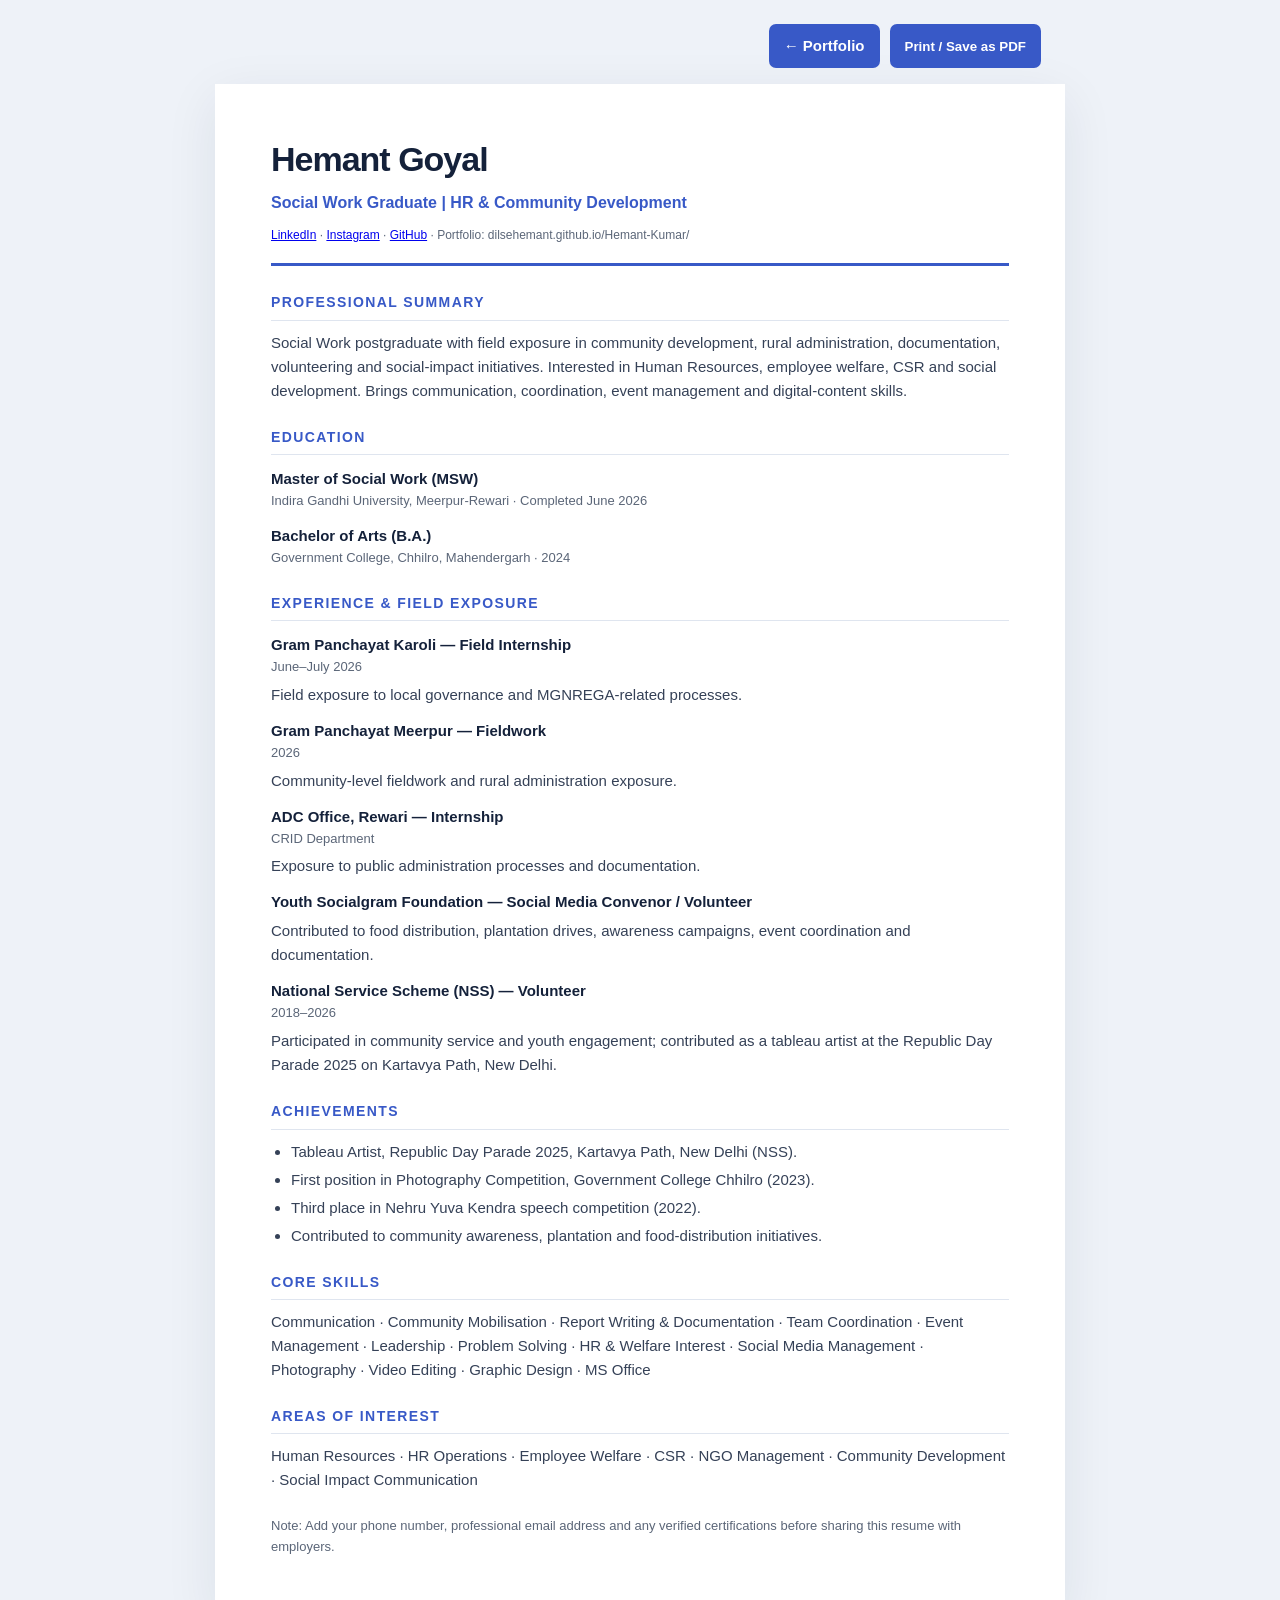
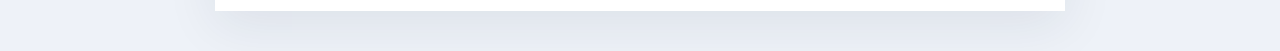
==== resume.html @ b3ff66a2 "Add printable professional resume page" ====
<!DOCTYPE html>
<html lang="en">
<head>
<meta charset="UTF-8">
<meta name="viewport" content="width=device-width, initial-scale=1">
<meta name="theme-color" content="#0b1220">
<title>Resume | Hemant Goyal</title>
<style>
:root{--ink:#14213a;--blue:#3859c7;--muted:#5b6678;--line:#dfe5ef}*{box-sizing:border-box}body{margin:0;background:#eef2f8;color:var(--ink);font:15px/1.6 Arial,sans-serif}.actions{max-width:850px;margin:24px auto 0;display:flex;justify-content:flex-end;gap:10px;padding:0 24px}.actions a,.actions button{background:var(--blue);border:0;color:white;border-radius:7px;padding:10px 15px;text-decoration:none;font-weight:700;cursor:pointer}.sheet{max-width:850px;margin:16px auto 40px;background:white;padding:48px 56px;box-shadow:0 14px 50px #15244215}.top{border-bottom:3px solid var(--blue);padding-bottom:18px;margin-bottom:25px}.top h1{font-size:34px;margin:0 0 4px;letter-spacing:-1px}.role{color:var(--blue);font-weight:700;font-size:16px}.links{color:var(--muted);font-size:12px;margin-top:10px;overflow-wrap:anywhere}h2{font-size:14px;text-transform:uppercase;letter-spacing:1.4px;color:var(--blue);border-bottom:1px solid var(--line);padding-bottom:6px;margin:23px 0 10px}p{margin:5px 0;color:#354157}ul{margin:7px 0;padding-left:20px;color:#354157}li{margin:4px 0}.entry{margin:12px 0}.entry strong{display:block}.small{font-size:13px;color:var(--muted)}@media(max-width:600px){.sheet{margin:12px;padding:28px 22px}.actions{padding:0 12px}.top h1{font-size:28px}}@media print{body{background:white}.actions{display:none}.sheet{box-shadow:none;margin:0 auto;padding:20px 28px;max-width:none}.top{padding-bottom:10px}h2{margin-top:15px}a{color:inherit;text-decoration:none}@page{size:A4;margin:12mm}}
</style>
</head>
<body>
<div class="actions"><a href="index.html">← Portfolio</a><button onclick="window.print()">Print / Save as PDF</button></div>
<main class="sheet">
<header class="top"><h1>Hemant Goyal</h1><div class="role">Social Work Graduate | HR &amp; Community Development</div><div class="links"><a href="https://www.linkedin.com/in/hemant-kumar-5b08a33a6/">LinkedIn</a> · <a href="https://www.instagram.com/dilsehemant/">Instagram</a> · <a href="https://github.com/dilsehemant">GitHub</a> · Portfolio: dilsehemant.github.io/Hemant-Kumar/</div></header>
<section><h2>Professional Summary</h2><p>Social Work postgraduate with field exposure in community development, rural administration, documentation, volunteering and social-impact initiatives. Interested in Human Resources, employee welfare, CSR and social development. Brings communication, coordination, event management and digital-content skills.</p></section>
<section><h2>Education</h2><div class="entry"><strong>Master of Social Work (MSW)</strong><div class="small">Indira Gandhi University, Meerpur-Rewari · Completed June 2026</div></div><div class="entry"><strong>Bachelor of Arts (B.A.)</strong><div class="small">Government College, Chhilro, Mahendergarh · 2024</div></div></section>
<section><h2>Experience &amp; Field Exposure</h2>
<div class="entry"><strong>Gram Panchayat Karoli — Field Internship</strong><div class="small">June–July 2026</div><p>Field exposure to local governance and MGNREGA-related processes.</p></div>
<div class="entry"><strong>Gram Panchayat Meerpur — Fieldwork</strong><div class="small">2026</div><p>Community-level fieldwork and rural administration exposure.</p></div>
<div class="entry"><strong>ADC Office, Rewari — Internship</strong><div class="small">CRID Department</div><p>Exposure to public administration processes and documentation.</p></div>
<div class="entry"><strong>Youth Socialgram Foundation — Social Media Convenor / Volunteer</strong><p>Contributed to food distribution, plantation drives, awareness campaigns, event coordination and documentation.</p></div>
<div class="entry"><strong>National Service Scheme (NSS) — Volunteer</strong><div class="small">2018–2026</div><p>Participated in community service and youth engagement; contributed as a tableau artist at the Republic Day Parade 2025 on Kartavya Path, New Delhi.</p></div>
</section>
<section><h2>Achievements</h2><ul><li>Tableau Artist, Republic Day Parade 2025, Kartavya Path, New Delhi (NSS).</li><li>First position in Photography Competition, Government College Chhilro (2023).</li><li>Third place in Nehru Yuva Kendra speech competition (2022).</li><li>Contributed to community awareness, plantation and food-distribution initiatives.</li></ul></section>
<section><h2>Core Skills</h2><p>Communication · Community Mobilisation · Report Writing &amp; Documentation · Team Coordination · Event Management · Leadership · Problem Solving · HR &amp; Welfare Interest · Social Media Management · Photography · Video Editing · Graphic Design · MS Office</p></section>
<section><h2>Areas of Interest</h2><p>Human Resources · HR Operations · Employee Welfare · CSR · NGO Management · Community Development · Social Impact Communication</p></section>
<p class="small" style="margin-top:24px">Note: Add your phone number, professional email address and any verified certifications before sharing this resume with employers.</p>
</main>
</body>
</html>
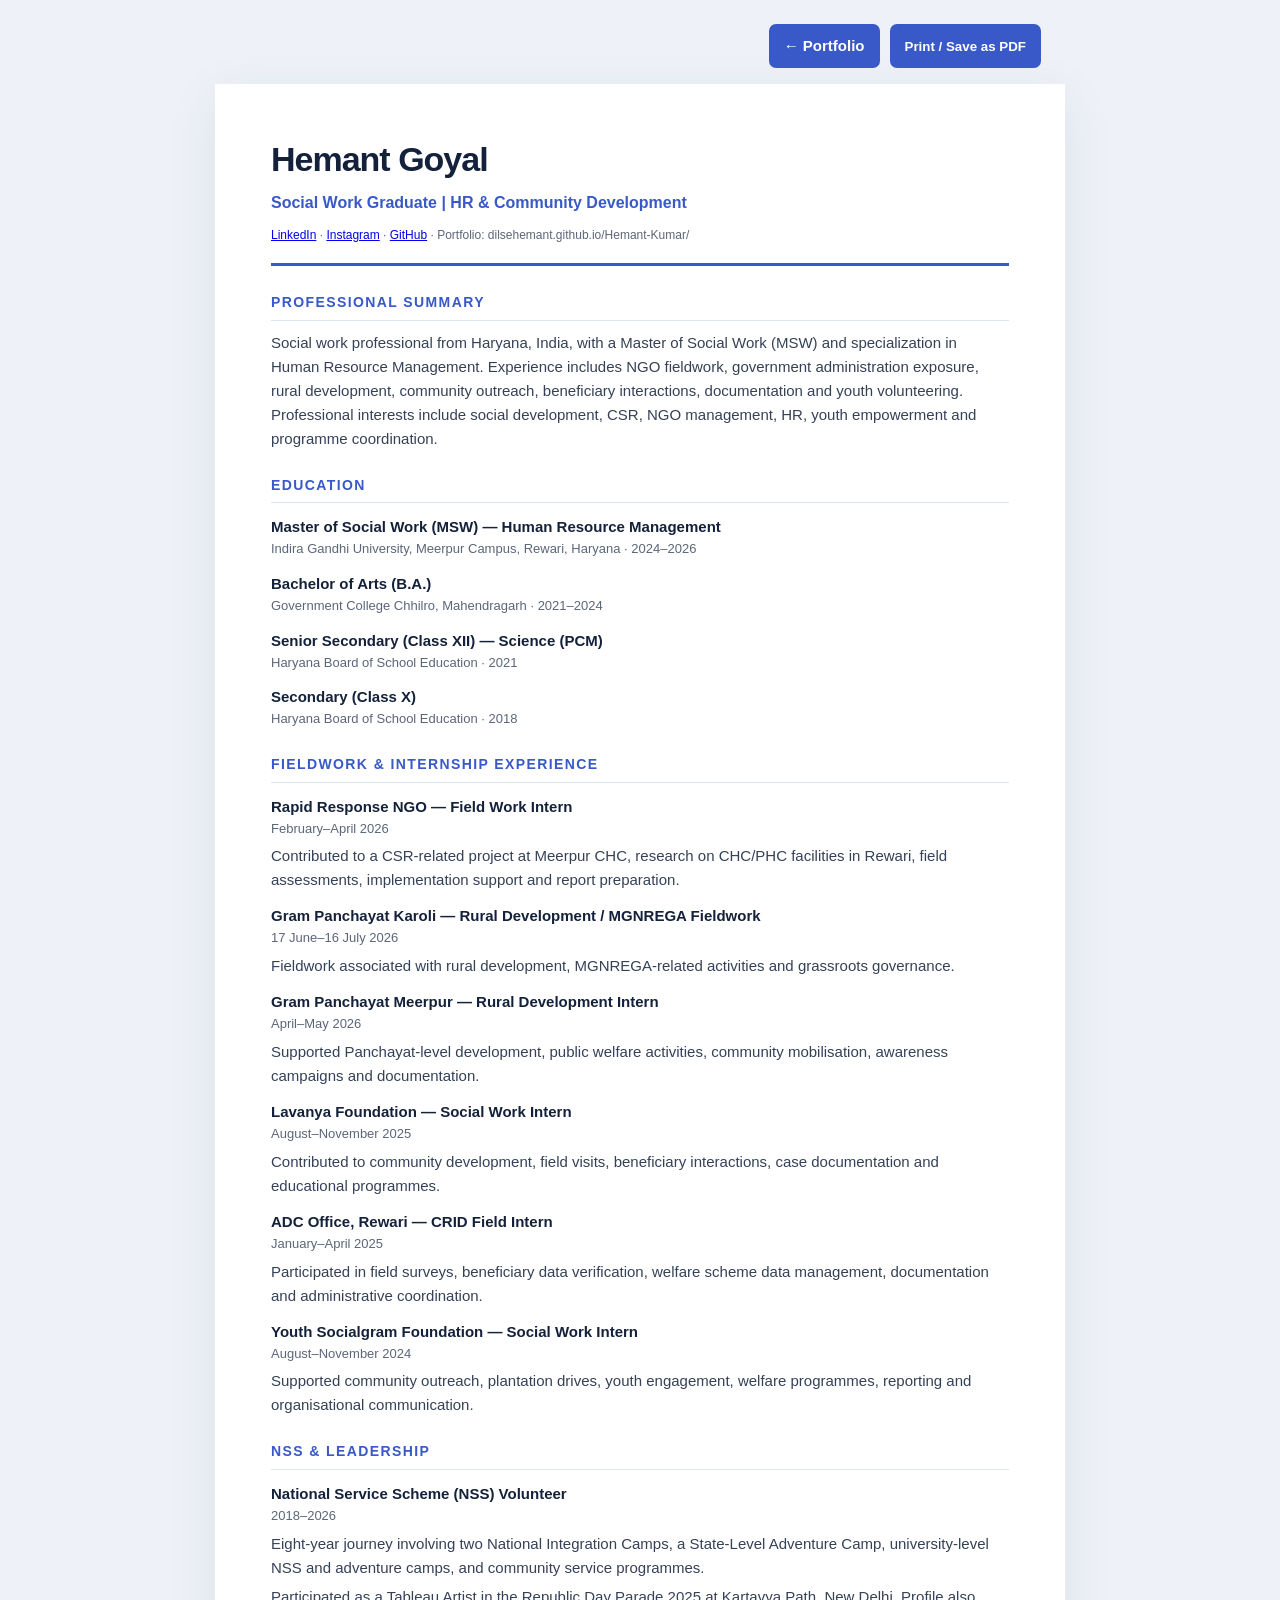
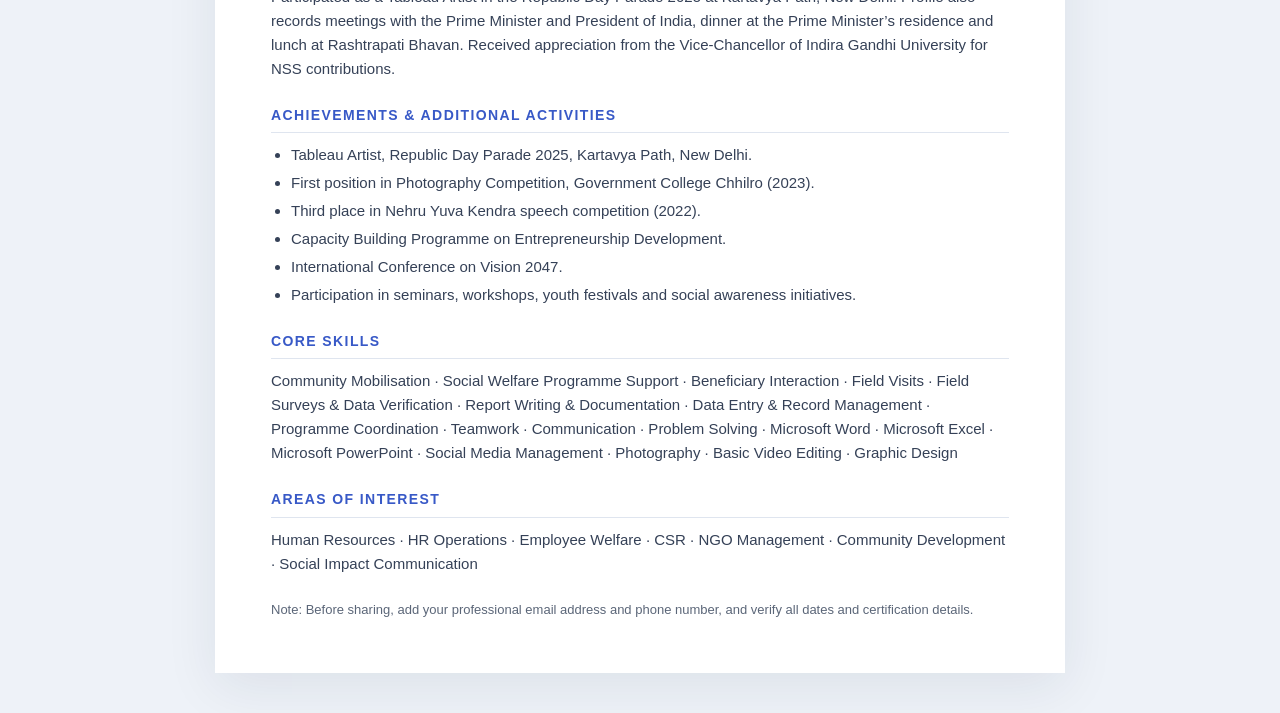
==== commit 0c38a80a: "Update resume with complete education, fieldwork, NSS and achievements" ====
--- a/resume.html
+++ b/resume.html
@@ -13,19 +13,21 @@
 <div class="actions"><a href="index.html">← Portfolio</a><button onclick="window.print()">Print / Save as PDF</button></div>
 <main class="sheet">
 <header class="top"><h1>Hemant Goyal</h1><div class="role">Social Work Graduate | HR &amp; Community Development</div><div class="links"><a href="https://www.linkedin.com/in/hemant-kumar-5b08a33a6/">LinkedIn</a> · <a href="https://www.instagram.com/dilsehemant/">Instagram</a> · <a href="https://github.com/dilsehemant">GitHub</a> · Portfolio: dilsehemant.github.io/Hemant-Kumar/</div></header>
-<section><h2>Professional Summary</h2><p>Social Work postgraduate with field exposure in community development, rural administration, documentation, volunteering and social-impact initiatives. Interested in Human Resources, employee welfare, CSR and social development. Brings communication, coordination, event management and digital-content skills.</p></section>
-<section><h2>Education</h2><div class="entry"><strong>Master of Social Work (MSW)</strong><div class="small">Indira Gandhi University, Meerpur-Rewari · Completed June 2026</div></div><div class="entry"><strong>Bachelor of Arts (B.A.)</strong><div class="small">Government College, Chhilro, Mahendergarh · 2024</div></div></section>
-<section><h2>Experience &amp; Field Exposure</h2>
-<div class="entry"><strong>Gram Panchayat Karoli — Field Internship</strong><div class="small">June–July 2026</div><p>Field exposure to local governance and MGNREGA-related processes.</p></div>
-<div class="entry"><strong>Gram Panchayat Meerpur — Fieldwork</strong><div class="small">2026</div><p>Community-level fieldwork and rural administration exposure.</p></div>
-<div class="entry"><strong>ADC Office, Rewari — Internship</strong><div class="small">CRID Department</div><p>Exposure to public administration processes and documentation.</p></div>
-<div class="entry"><strong>Youth Socialgram Foundation — Social Media Convenor / Volunteer</strong><p>Contributed to food distribution, plantation drives, awareness campaigns, event coordination and documentation.</p></div>
-<div class="entry"><strong>National Service Scheme (NSS) — Volunteer</strong><div class="small">2018–2026</div><p>Participated in community service and youth engagement; contributed as a tableau artist at the Republic Day Parade 2025 on Kartavya Path, New Delhi.</p></div>
+<section><h2>Professional Summary</h2><p>Social work professional from Haryana, India, with a Master of Social Work (MSW) and specialization in Human Resource Management. Experience includes NGO fieldwork, government administration exposure, rural development, community outreach, beneficiary interactions, documentation and youth volunteering. Professional interests include social development, CSR, NGO management, HR, youth empowerment and programme coordination.</p></section>
+<section><h2>Education</h2><div class="entry"><strong>Master of Social Work (MSW) — Human Resource Management</strong><div class="small">Indira Gandhi University, Meerpur Campus, Rewari, Haryana · 2024–2026</div></div><div class="entry"><strong>Bachelor of Arts (B.A.)</strong><div class="small">Government College Chhilro, Mahendragarh · 2021–2024</div></div><div class="entry"><strong>Senior Secondary (Class XII) — Science (PCM)</strong><div class="small">Haryana Board of School Education · 2021</div></div><div class="entry"><strong>Secondary (Class X)</strong><div class="small">Haryana Board of School Education · 2018</div></div></section>
+<section><h2>Fieldwork &amp; Internship Experience</h2>
+<div class="entry"><strong>Rapid Response NGO — Field Work Intern</strong><div class="small">February–April 2026</div><p>Contributed to a CSR-related project at Meerpur CHC, research on CHC/PHC facilities in Rewari, field assessments, implementation support and report preparation.</p></div>
+<div class="entry"><strong>Gram Panchayat Karoli — Rural Development / MGNREGA Fieldwork</strong><div class="small">17 June–16 July 2026</div><p>Fieldwork associated with rural development, MGNREGA-related activities and grassroots governance.</p></div>
+<div class="entry"><strong>Gram Panchayat Meerpur — Rural Development Intern</strong><div class="small">April–May 2026</div><p>Supported Panchayat-level development, public welfare activities, community mobilisation, awareness campaigns and documentation.</p></div>
+<div class="entry"><strong>Lavanya Foundation — Social Work Intern</strong><div class="small">August–November 2025</div><p>Contributed to community development, field visits, beneficiary interactions, case documentation and educational programmes.</p></div>
+<div class="entry"><strong>ADC Office, Rewari — CRID Field Intern</strong><div class="small">January–April 2025</div><p>Participated in field surveys, beneficiary data verification, welfare scheme data management, documentation and administrative coordination.</p></div>
+<div class="entry"><strong>Youth Socialgram Foundation — Social Work Intern</strong><div class="small">August–November 2024</div><p>Supported community outreach, plantation drives, youth engagement, welfare programmes, reporting and organisational communication.</p></div>
 </section>
-<section><h2>Achievements</h2><ul><li>Tableau Artist, Republic Day Parade 2025, Kartavya Path, New Delhi (NSS).</li><li>First position in Photography Competition, Government College Chhilro (2023).</li><li>Third place in Nehru Yuva Kendra speech competition (2022).</li><li>Contributed to community awareness, plantation and food-distribution initiatives.</li></ul></section>
-<section><h2>Core Skills</h2><p>Communication · Community Mobilisation · Report Writing &amp; Documentation · Team Coordination · Event Management · Leadership · Problem Solving · HR &amp; Welfare Interest · Social Media Management · Photography · Video Editing · Graphic Design · MS Office</p></section>
+<section><h2>NSS &amp; Leadership</h2><div class="entry"><strong>National Service Scheme (NSS) Volunteer</strong><div class="small">2018–2026</div><p>Eight-year journey involving two National Integration Camps, a State-Level Adventure Camp, university-level NSS and adventure camps, and community service programmes.</p><p>Participated as a Tableau Artist in the Republic Day Parade 2025 at Kartavya Path, New Delhi. Profile also records meetings with the Prime Minister and President of India, dinner at the Prime Minister’s residence and lunch at Rashtrapati Bhavan. Received appreciation from the Vice-Chancellor of Indira Gandhi University for NSS contributions.</p></div></section>
+<section><h2>Achievements &amp; Additional Activities</h2><ul><li>Tableau Artist, Republic Day Parade 2025, Kartavya Path, New Delhi.</li><li>First position in Photography Competition, Government College Chhilro (2023).</li><li>Third place in Nehru Yuva Kendra speech competition (2022).</li><li>Capacity Building Programme on Entrepreneurship Development.</li><li>International Conference on Vision 2047.</li><li>Participation in seminars, workshops, youth festivals and social awareness initiatives.</li></ul></section>
+<section><h2>Core Skills</h2><p>Community Mobilisation · Social Welfare Programme Support · Beneficiary Interaction · Field Visits · Field Surveys & Data Verification · Report Writing & Documentation · Data Entry & Record Management · Programme Coordination · Teamwork · Communication · Problem Solving · Microsoft Word · Microsoft Excel · Microsoft PowerPoint · Social Media Management · Photography · Basic Video Editing · Graphic Design</p></section>
 <section><h2>Areas of Interest</h2><p>Human Resources · HR Operations · Employee Welfare · CSR · NGO Management · Community Development · Social Impact Communication</p></section>
-<p class="small" style="margin-top:24px">Note: Add your phone number, professional email address and any verified certifications before sharing this resume with employers.</p>
+<p class="small" style="margin-top:24px">Note: Before sharing, add your professional email address and phone number, and verify all dates and certification details.</p>
 </main>
 </body>
 </html>
